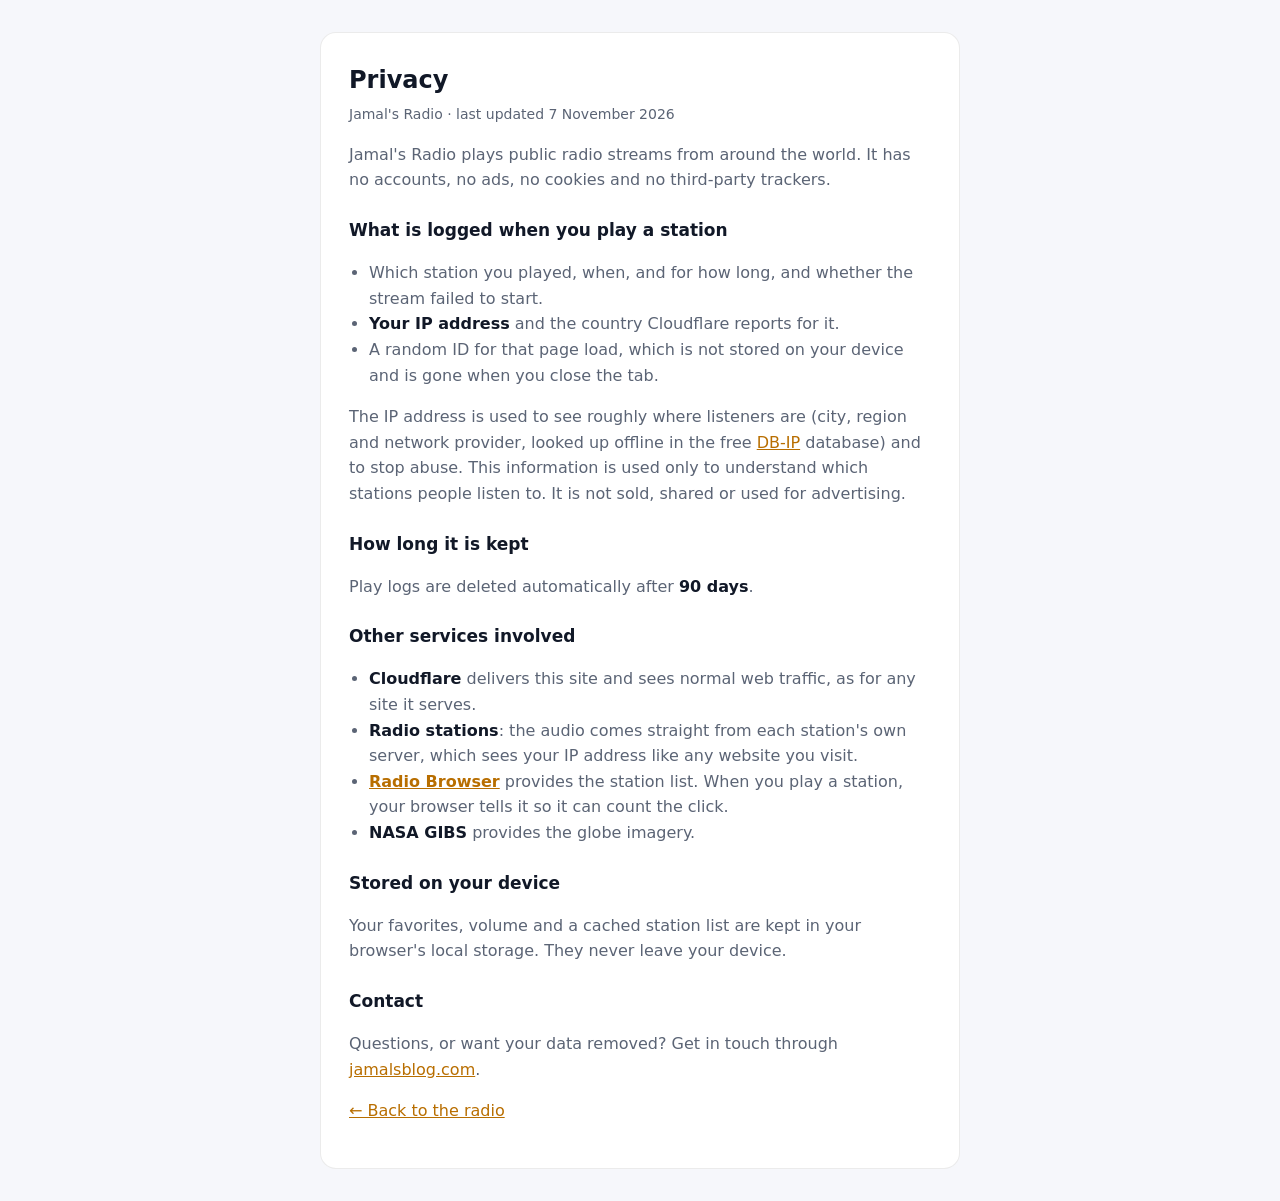
==== privacy.html @ d1c1a615 "Fill in thin countries, add play stats with IP geolocation, privacy page Stations: build-stations.mj" ====
<!doctype html>
<html lang="en">
<head>
  <meta charset="utf-8">
  <meta name="viewport" content="width=device-width, initial-scale=1">
  <title>Privacy — Jamal's Radio</title>
  <meta name="theme-color" content="#05070d">
  <link rel="icon" type="image/svg+xml" href="icons/icon.svg">
  <style>
    :root { --bg: #05070d; --card: #0d1220; --text: #e8ecf4; --muted: #9aa3b5; --accent: #ffb547; --line: rgba(255,255,255,.08); }
    @media (prefers-color-scheme: light) { :root { --bg: #f6f7fb; --card: #fff; --text: #111827; --muted: #5b6475; --accent: #b86e00; --line: rgba(0,0,0,.08); } }
    * { box-sizing: border-box; }
    body { margin: 0; background: var(--bg); color: var(--text); font: 16px/1.6 ui-sans-serif, system-ui, -apple-system, "Segoe UI", Roboto, sans-serif; padding: 32px 16px; }
    main { max-width: 640px; margin: 0 auto; background: var(--card); border: 1px solid var(--line); border-radius: 16px; padding: 28px; }
    h1 { font-size: 24px; margin: 0 0 4px; } h2 { font-size: 17px; margin: 24px 0 6px; }
    p, li { color: var(--muted); } strong { color: var(--text); font-weight: 600; }
    ul { padding-left: 20px; } a { color: var(--accent); } .updated { font-size: 14px; margin: 0 0 16px; }
  </style>
</head>
<body>
<main>
  <h1>Privacy</h1>
  <p class="updated">Jamal's Radio · last updated 7 November 2026</p>

  <p>Jamal's Radio plays public radio streams from around the world. It has no accounts, no ads, no cookies and no third-party trackers.</p>

  <h2>What is logged when you play a station</h2>
  <ul>
    <li>Which station you played, when, and for how long, and whether the stream failed to start.</li>
    <li><strong>Your IP address</strong> and the country Cloudflare reports for it.</li>
    <li>A random ID for that page load, which is not stored on your device and is gone when you close the tab.</li>
  </ul>
  <p>The IP address is used to see roughly where listeners are (city, region and network provider, looked up offline in the free <a href="https://db-ip.com" rel="noopener">DB-IP</a> database) and to stop abuse. This information is used only to understand which stations people listen to. It is not sold, shared or used for advertising.</p>

  <h2>How long it is kept</h2>
  <p>Play logs are deleted automatically after <strong>90 days</strong>.</p>

  <h2>Other services involved</h2>
  <ul>
    <li><strong>Cloudflare</strong> delivers this site and sees normal web traffic, as for any site it serves.</li>
    <li><strong>Radio stations</strong>: the audio comes straight from each station's own server, which sees your IP address like any website you visit.</li>
    <li><strong><a href="https://www.radio-browser.info" rel="noopener">Radio Browser</a></strong> provides the station list. When you play a station, your browser tells it so it can count the click.</li>
    <li><strong>NASA GIBS</strong> provides the globe imagery.</li>
  </ul>

  <h2>Stored on your device</h2>
  <p>Your favorites, volume and a cached station list are kept in your browser's local storage. They never leave your device.</p>

  <h2>Contact</h2>
  <p>Questions, or want your data removed? Get in touch through <a href="https://jamalsblog.com">jamalsblog.com</a>.</p>

  <p><a href="/">← Back to the radio</a></p>
</main>
</body>
</html>
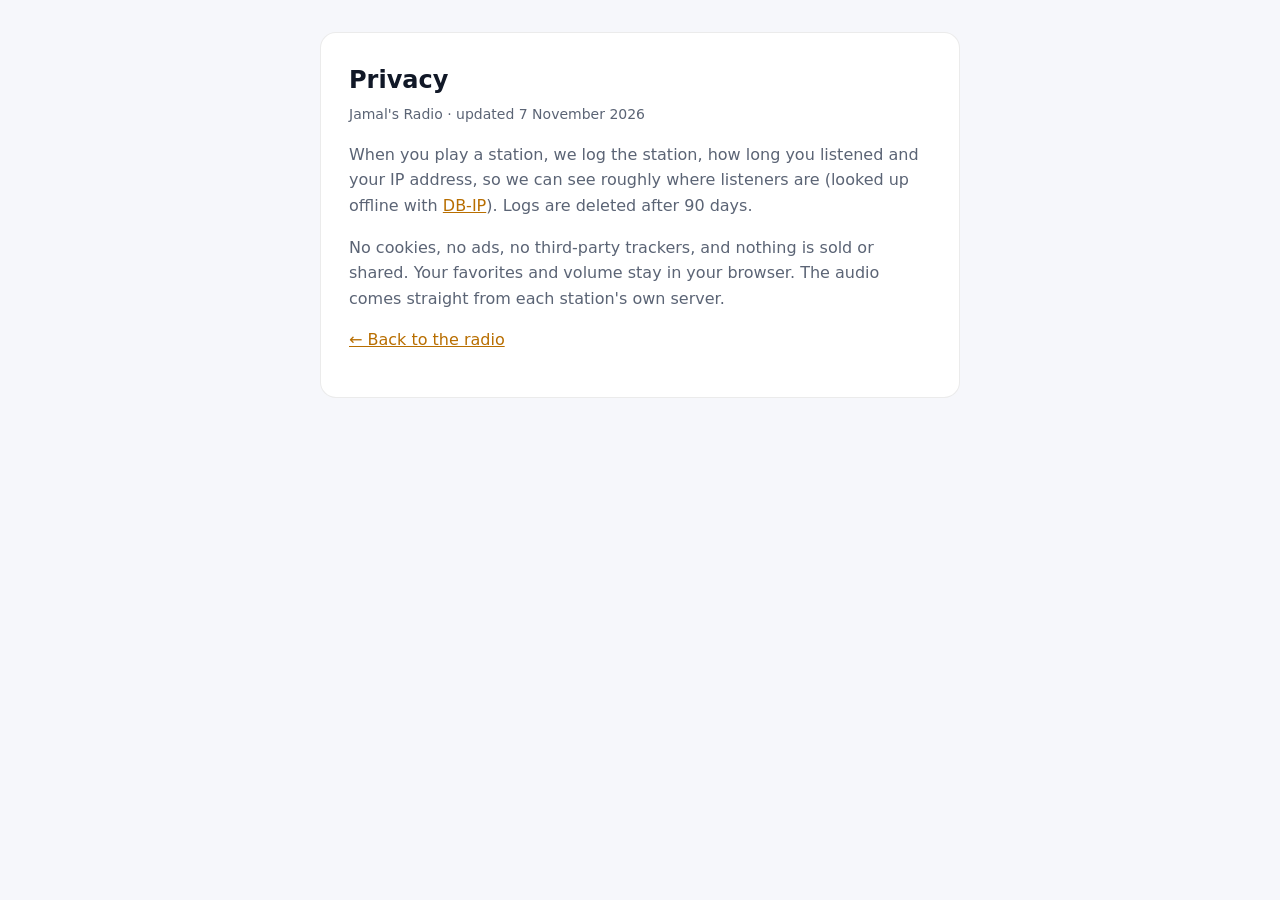
==== commit a5a93c19: "Shorten the privacy page to a two-sentence notice Co-Authored-By: Claude Opus 5.5 <noreply@anthropic" ====
--- a/privacy.html
+++ b/privacy.html
@@ -12,42 +12,18 @@
     * { box-sizing: border-box; }
     body { margin: 0; background: var(--bg); color: var(--text); font: 16px/1.6 ui-sans-serif, system-ui, -apple-system, "Segoe UI", Roboto, sans-serif; padding: 32px 16px; }
     main { max-width: 640px; margin: 0 auto; background: var(--card); border: 1px solid var(--line); border-radius: 16px; padding: 28px; }
-    h1 { font-size: 24px; margin: 0 0 4px; } h2 { font-size: 17px; margin: 24px 0 6px; }
-    p, li { color: var(--muted); } strong { color: var(--text); font-weight: 600; }
-    ul { padding-left: 20px; } a { color: var(--accent); } .updated { font-size: 14px; margin: 0 0 16px; }
+    h1 { font-size: 24px; margin: 0 0 4px; }
+    p { color: var(--muted); }
+    a { color: var(--accent); } .updated { font-size: 14px; margin: 0 0 16px; }
   </style>
 </head>
 <body>
 <main>
   <h1>Privacy</h1>
-  <p class="updated">Jamal's Radio · last updated 7 November 2026</p>
+  <p class="updated">Jamal's Radio · updated 7 November 2026</p>
 
-  <p>Jamal's Radio plays public radio streams from around the world. It has no accounts, no ads, no cookies and no third-party trackers.</p>
-
-  <h2>What is logged when you play a station</h2>
-  <ul>
-    <li>Which station you played, when, and for how long, and whether the stream failed to start.</li>
-    <li><strong>Your IP address</strong> and the country Cloudflare reports for it.</li>
-    <li>A random ID for that page load, which is not stored on your device and is gone when you close the tab.</li>
-  </ul>
-  <p>The IP address is used to see roughly where listeners are (city, region and network provider, looked up offline in the free <a href="https://db-ip.com" rel="noopener">DB-IP</a> database) and to stop abuse. This information is used only to understand which stations people listen to. It is not sold, shared or used for advertising.</p>
-
-  <h2>How long it is kept</h2>
-  <p>Play logs are deleted automatically after <strong>90 days</strong>.</p>
-
-  <h2>Other services involved</h2>
-  <ul>
-    <li><strong>Cloudflare</strong> delivers this site and sees normal web traffic, as for any site it serves.</li>
-    <li><strong>Radio stations</strong>: the audio comes straight from each station's own server, which sees your IP address like any website you visit.</li>
-    <li><strong><a href="https://www.radio-browser.info" rel="noopener">Radio Browser</a></strong> provides the station list. When you play a station, your browser tells it so it can count the click.</li>
-    <li><strong>NASA GIBS</strong> provides the globe imagery.</li>
-  </ul>
-
-  <h2>Stored on your device</h2>
-  <p>Your favorites, volume and a cached station list are kept in your browser's local storage. They never leave your device.</p>
-
-  <h2>Contact</h2>
-  <p>Questions, or want your data removed? Get in touch through <a href="https://jamalsblog.com">jamalsblog.com</a>.</p>
+  <p>When you play a station, we log the station, how long you listened and your IP address, so we can see roughly where listeners are (looked up offline with <a href="https://db-ip.com" rel="noopener">DB-IP</a>). Logs are deleted after 90 days.</p>
+  <p>No cookies, no ads, no third-party trackers, and nothing is sold or shared. Your favorites and volume stay in your browser. The audio comes straight from each station's own server.</p>
 
   <p><a href="/">← Back to the radio</a></p>
 </main>
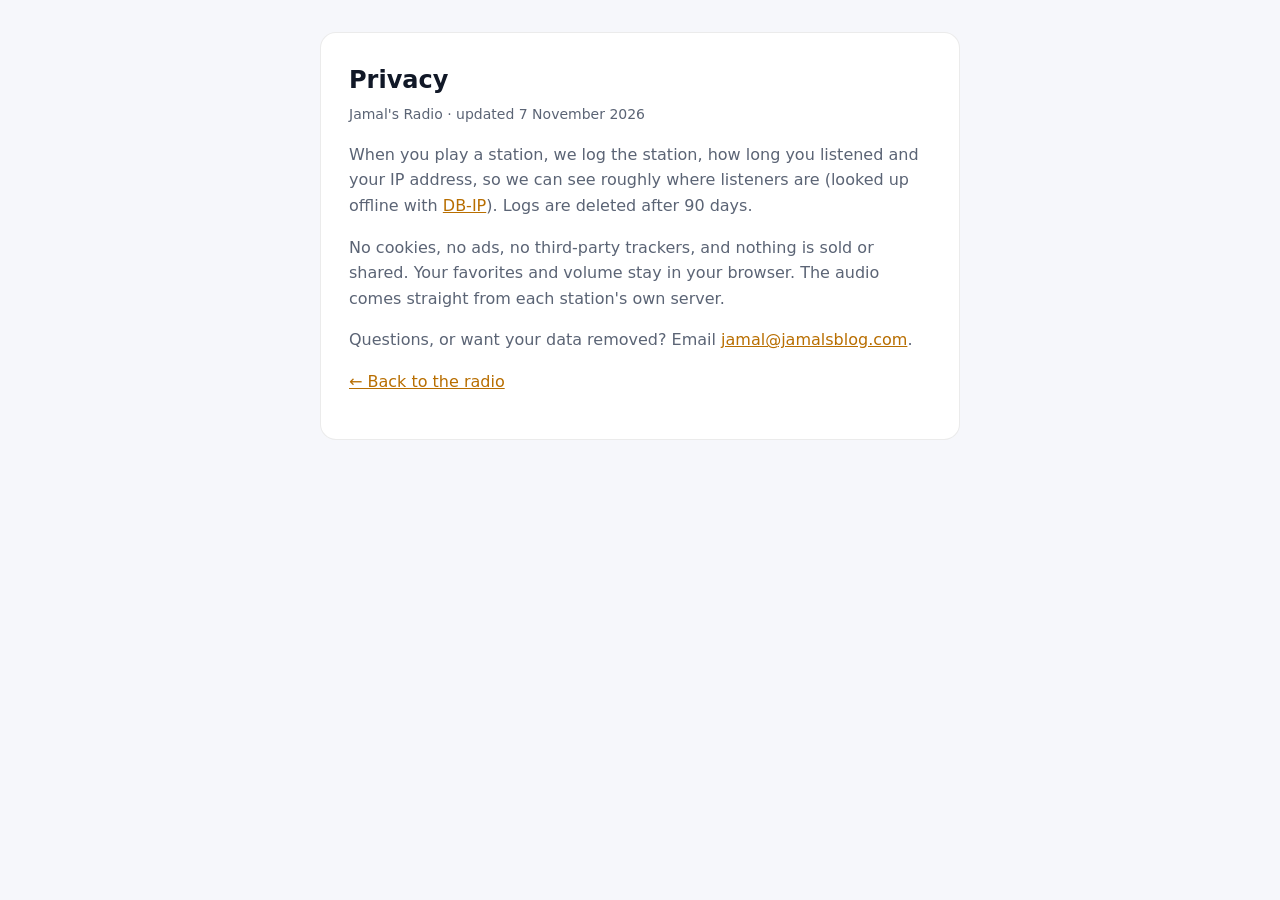
==== commit 0d818479: "Add contact email to the privacy page Co-Authored-By: Claude Opus 5.5 <noreply@anthropic.com> Claude" ====
--- a/privacy.html
+++ b/privacy.html
@@ -25,6 +25,8 @@
   <p>When you play a station, we log the station, how long you listened and your IP address, so we can see roughly where listeners are (looked up offline with <a href="https://db-ip.com" rel="noopener">DB-IP</a>). Logs are deleted after 90 days.</p>
   <p>No cookies, no ads, no third-party trackers, and nothing is sold or shared. Your favorites and volume stay in your browser. The audio comes straight from each station's own server.</p>
 
+  <p>Questions, or want your data removed? Email <a href="mailto:jamal@jamalsblog.com">jamal@jamalsblog.com</a>.</p>
+
   <p><a href="/">← Back to the radio</a></p>
 </main>
 </body>
